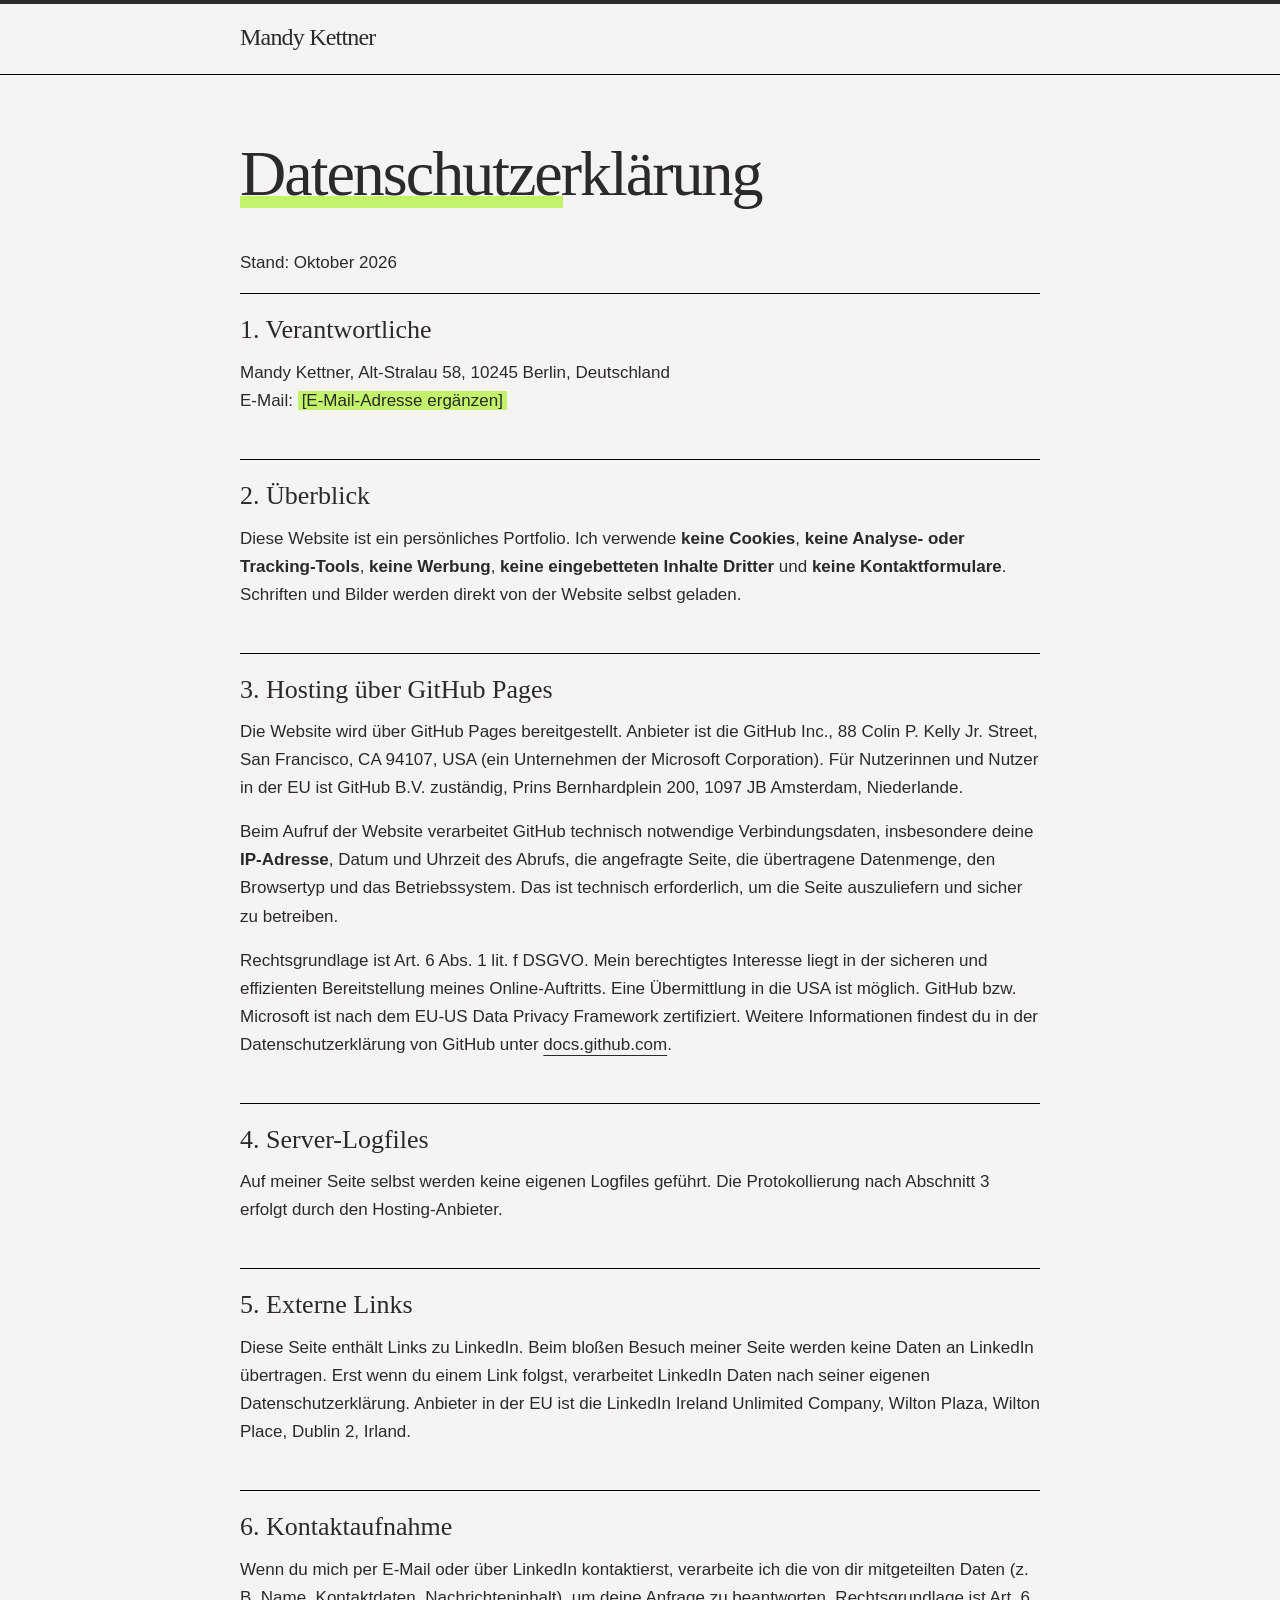
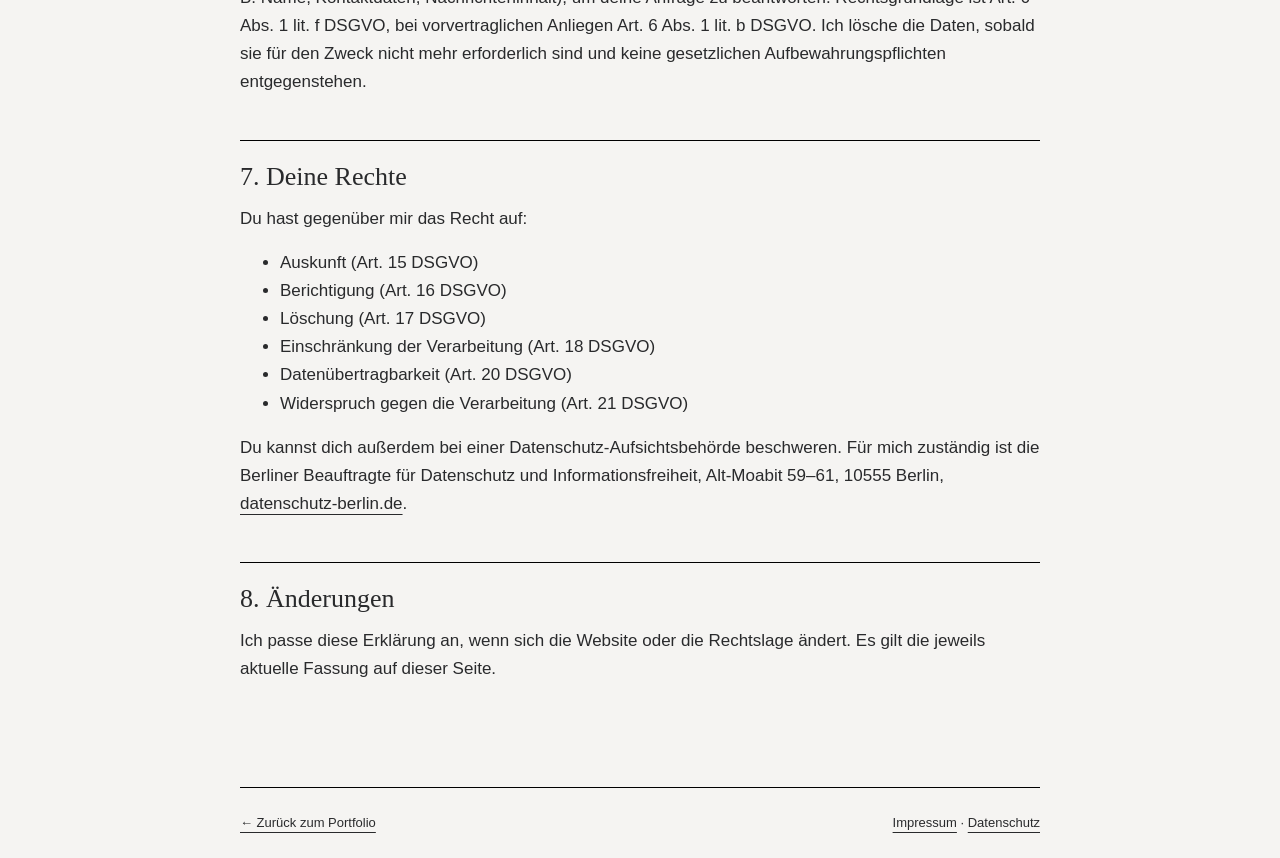
==== datenschutz.html @ fa40f78f "Add Impressum and Datenschutzerklärung, footer links" ====
<!doctype html>
<html lang="de">
<head>
<meta charset="utf-8"><meta name="viewport" content="width=device-width,initial-scale=1">
<title>Datenschutzerklärung | Mandy Kettner</title>
<meta name="description" content="Datenschutzerklärung der Website von Mandy Kettner">
<meta name="robots" content="noindex,follow">
<style>
:root{--paper:#F5F4F2;--soft:#E9E7E4;--gray:#8B8D8E;--ink:#292A2C;--lime:#C3F36B}
*{box-sizing:border-box}
body{margin:0;background:var(--paper);color:var(--ink);font:17px/1.65 Arial,Helvetica,sans-serif}
a{color:inherit;text-underline-offset:5px}
a:focus-visible{outline:3px solid var(--gray);outline-offset:5px}
.wrap{width:calc(100% - 48px);max-width:800px;margin:auto}
header{border-top:4px solid var(--ink);border-bottom:1px solid #000;padding:20px 0}
header a{font:24px Georgia,serif;letter-spacing:-.8px;text-decoration:none}
main{padding:64px 0 88px}
h1{font:400 clamp(40px,7vw,64px)/1.1 Georgia,serif;letter-spacing:-2px;margin:0 0 40px;position:relative;display:inline-block;isolation:isolate}
h1::after{content:"";position:absolute;left:0;bottom:.025em;width:62%;height:.19em;background:var(--lime);z-index:-1}
h2{font:400 26px/1.25 Georgia,serif;margin:44px 0 12px;padding-top:20px;border-top:1px solid #000}
h3{font:400 20px/1.3 Georgia,serif;margin:28px 0 8px}
p,ul{margin:0 0 16px}
.todo{background:var(--lime);padding:0 4px}
footer{border-top:1px solid #000;padding:24px 0;font-size:13px;display:flex;gap:24px;flex-wrap:wrap;justify-content:space-between}
</style>
</head>
<body>
<header><div class="wrap"><a href="index.html">Mandy Kettner</a></div></header>
<main class="wrap">
<h1>Datenschutzerklärung</h1>
<p>Stand: Oktober 2026</p>
<h2 style="margin-top:0">1. Verantwortliche</h2>
<p>Mandy Kettner, Alt-Stralau 58, 10245 Berlin, Deutschland<br>E-Mail: <span class="todo">[E-Mail-Adresse ergänzen]</span></p>
<h2>2. Überblick</h2>
<p>Diese Website ist ein persönliches Portfolio. Ich verwende <strong>keine Cookies</strong>, <strong>keine Analyse- oder Tracking-Tools</strong>, <strong>keine Werbung</strong>, <strong>keine eingebetteten Inhalte Dritter</strong> und <strong>keine Kontaktformulare</strong>. Schriften und Bilder werden direkt von der Website selbst geladen.</p>
<h2>3. Hosting über GitHub Pages</h2>
<p>Die Website wird über GitHub Pages bereitgestellt. Anbieter ist die GitHub Inc., 88 Colin P. Kelly Jr. Street, San Francisco, CA 94107, USA (ein Unternehmen der Microsoft Corporation). Für Nutzerinnen und Nutzer in der EU ist GitHub B.V. zuständig, Prins Bernhardplein 200, 1097 JB Amsterdam, Niederlande.</p>
<p>Beim Aufruf der Website verarbeitet GitHub technisch notwendige Verbindungsdaten, insbesondere deine <strong>IP-Adresse</strong>, Datum und Uhrzeit des Abrufs, die angefragte Seite, die übertragene Datenmenge, den Browsertyp und das Betriebssystem. Das ist technisch erforderlich, um die Seite auszuliefern und sicher zu betreiben.</p>
<p>Rechtsgrundlage ist Art. 6 Abs. 1 lit. f DSGVO. Mein berechtigtes Interesse liegt in der sicheren und effizienten Bereitstellung meines Online-Auftritts. Eine Übermittlung in die USA ist möglich. GitHub bzw. Microsoft ist nach dem EU-US Data Privacy Framework zertifiziert. Weitere Informationen findest du in der Datenschutzerklärung von GitHub unter <a href="https://docs.github.com/de/site-policy/privacy-policies/github-general-privacy-statement" target="_blank" rel="noopener noreferrer">docs.github.com</a>.</p>
<h2>4. Server-Logfiles</h2>
<p>Auf meiner Seite selbst werden keine eigenen Logfiles geführt. Die Protokollierung nach Abschnitt 3 erfolgt durch den Hosting-Anbieter.</p>
<h2>5. Externe Links</h2>
<p>Diese Seite enthält Links zu LinkedIn. Beim bloßen Besuch meiner Seite werden keine Daten an LinkedIn übertragen. Erst wenn du einem Link folgst, verarbeitet LinkedIn Daten nach seiner eigenen Datenschutzerklärung. Anbieter in der EU ist die LinkedIn Ireland Unlimited Company, Wilton Plaza, Wilton Place, Dublin 2, Irland.</p>
<h2>6. Kontaktaufnahme</h2>
<p>Wenn du mich per E-Mail oder über LinkedIn kontaktierst, verarbeite ich die von dir mitgeteilten Daten (z. B. Name, Kontaktdaten, Nachrichteninhalt), um deine Anfrage zu beantworten. Rechtsgrundlage ist Art. 6 Abs. 1 lit. f DSGVO, bei vorvertraglichen Anliegen Art. 6 Abs. 1 lit. b DSGVO. Ich lösche die Daten, sobald sie für den Zweck nicht mehr erforderlich sind und keine gesetzlichen Aufbewahrungspflichten entgegenstehen.</p>
<h2>7. Deine Rechte</h2>
<p>Du hast gegenüber mir das Recht auf:</p>
<ul><li>Auskunft (Art. 15 DSGVO)</li><li>Berichtigung (Art. 16 DSGVO)</li><li>Löschung (Art. 17 DSGVO)</li><li>Einschränkung der Verarbeitung (Art. 18 DSGVO)</li><li>Datenübertragbarkeit (Art. 20 DSGVO)</li><li>Widerspruch gegen die Verarbeitung (Art. 21 DSGVO)</li></ul>
<p>Du kannst dich außerdem bei einer Datenschutz-Aufsichtsbehörde beschweren. Für mich zuständig ist die Berliner Beauftragte für Datenschutz und Informationsfreiheit, Alt-Moabit 59–61, 10555 Berlin, <a href="https://www.datenschutz-berlin.de" target="_blank" rel="noopener noreferrer">datenschutz-berlin.de</a>.</p>
<h2>8. Änderungen</h2>
<p>Ich passe diese Erklärung an, wenn sich die Website oder die Rechtslage ändert. Es gilt die jeweils aktuelle Fassung auf dieser Seite.</p>
</main>
<div class="wrap"><footer><a href="index.html">← Zurück zum Portfolio</a><span><a href="impressum.html">Impressum</a> · <a href="datenschutz.html">Datenschutz</a></span></footer></div>
</body>
</html>
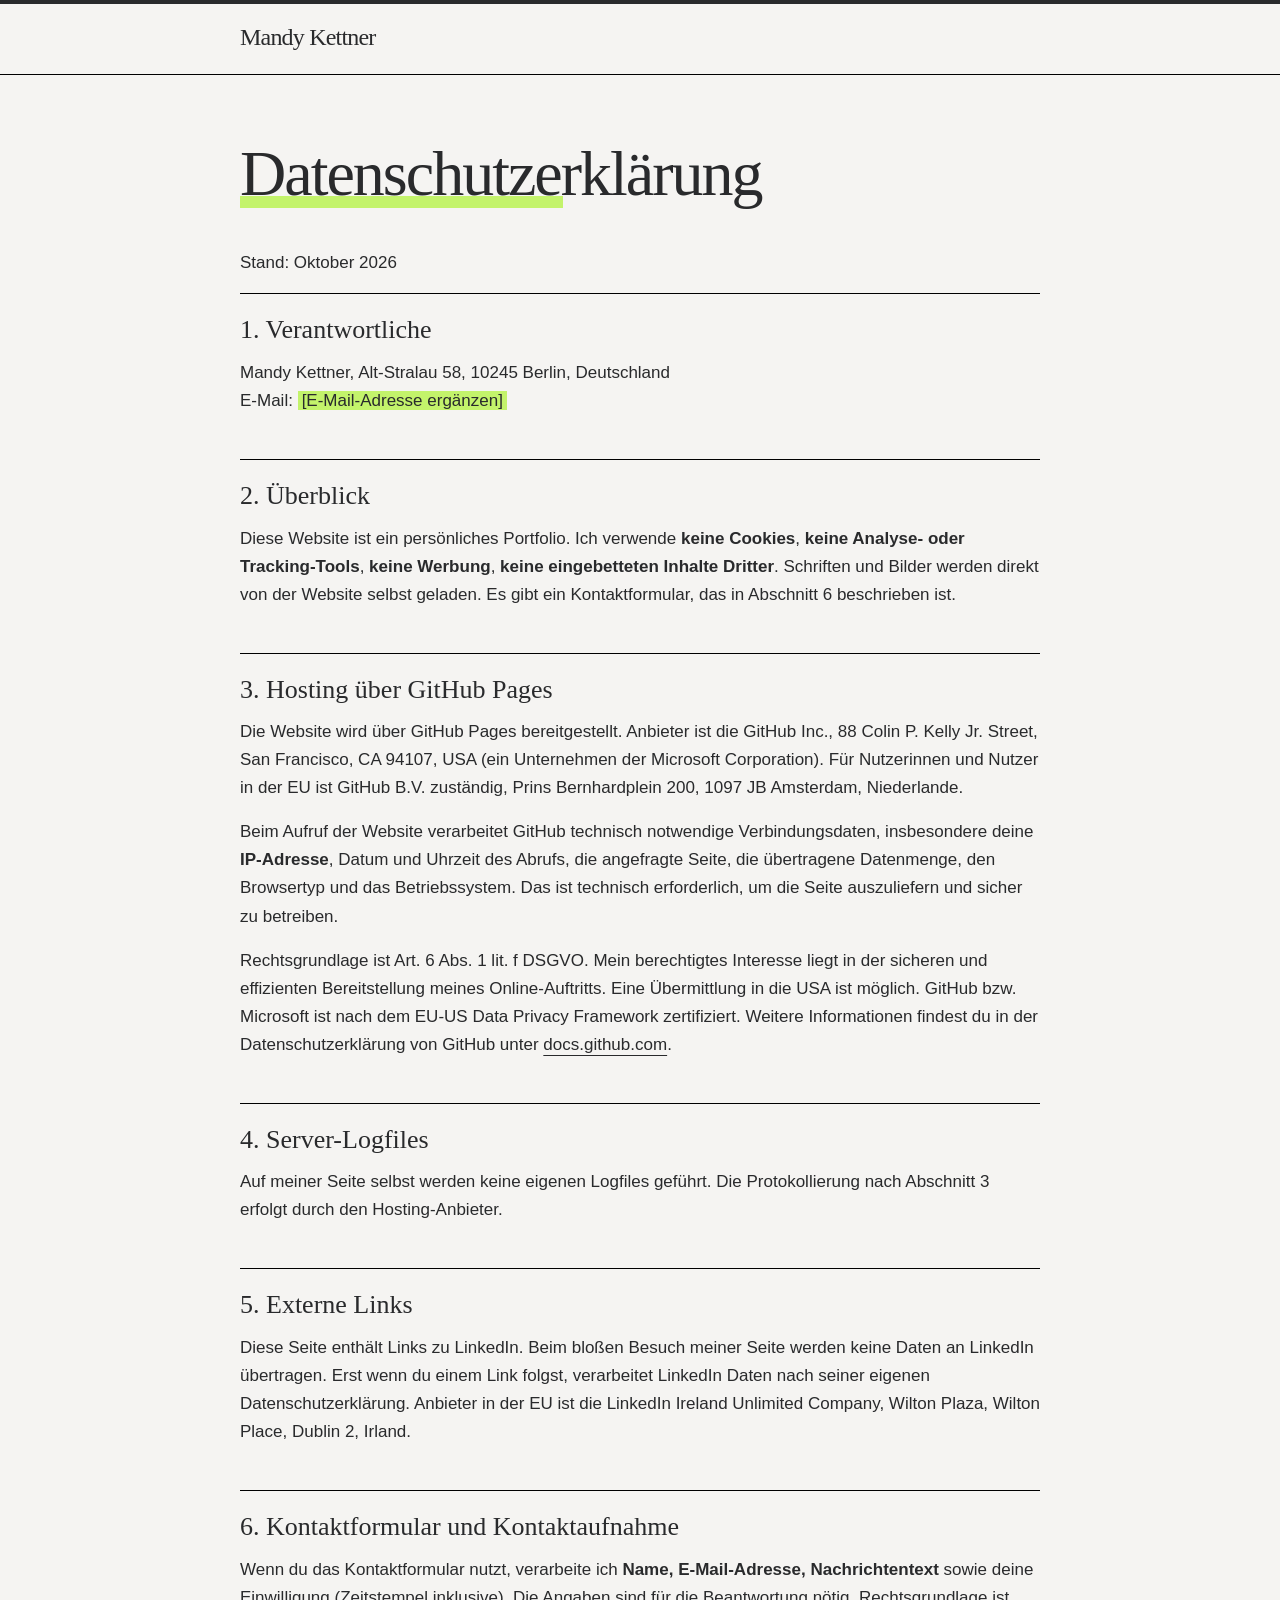
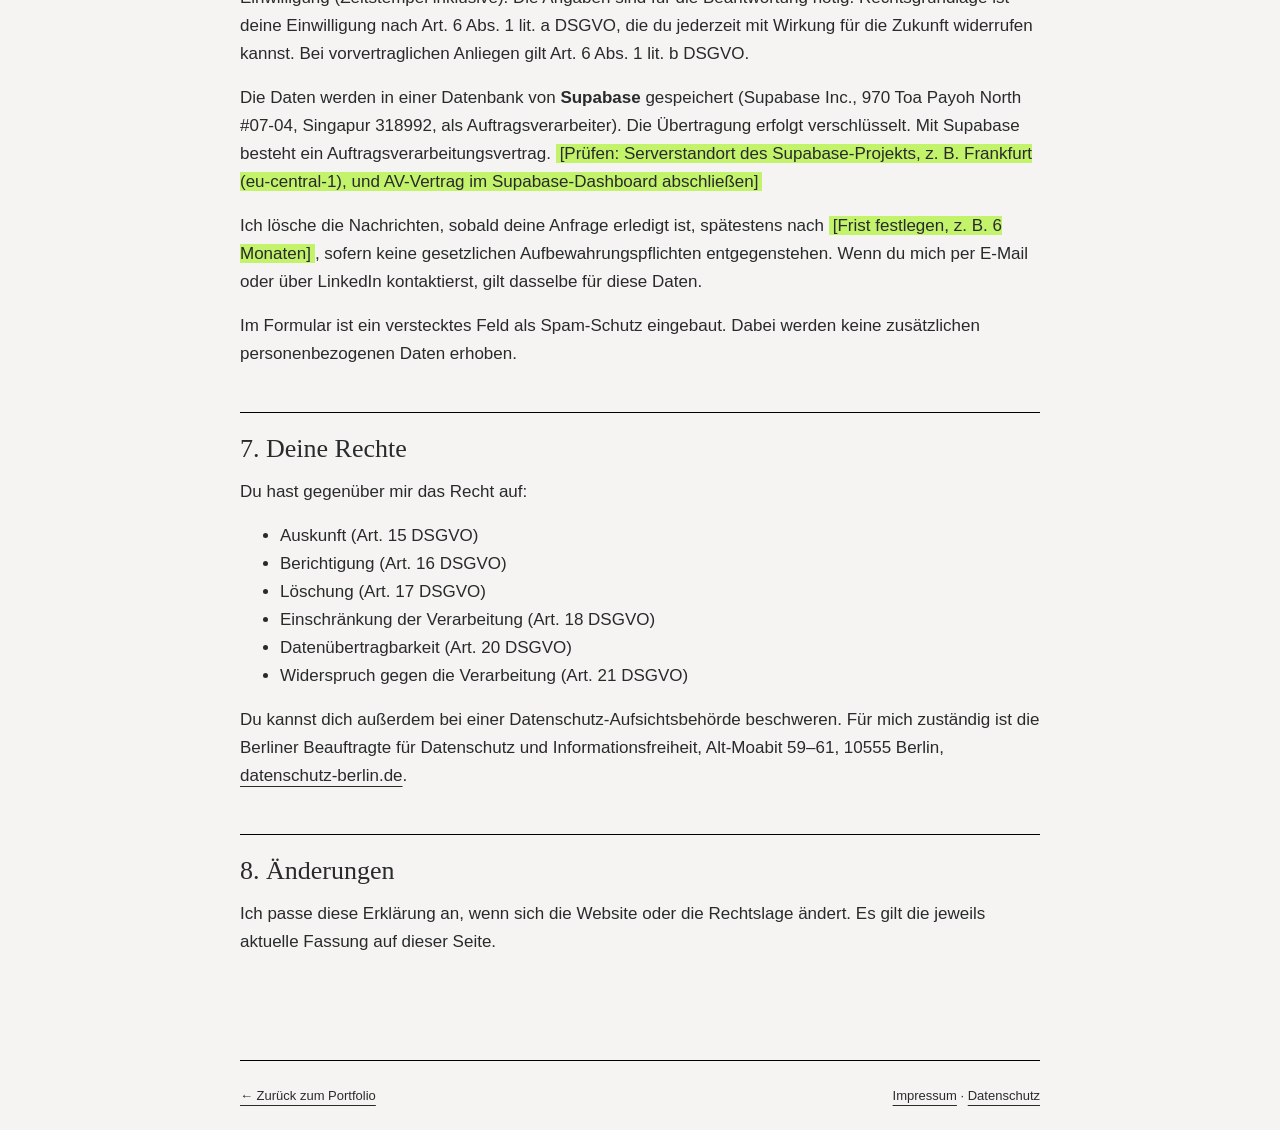
==== commit 92b77879: "Add Supabase contact form, SQL setup, privacy update" ====
--- a/datenschutz.html
+++ b/datenschutz.html
@@ -32,7 +32,7 @@
 <h2 style="margin-top:0">1. Verantwortliche</h2>
 <p>Mandy Kettner, Alt-Stralau 58, 10245 Berlin, Deutschland<br>E-Mail: <span class="todo">[E-Mail-Adresse ergänzen]</span></p>
 <h2>2. Überblick</h2>
-<p>Diese Website ist ein persönliches Portfolio. Ich verwende <strong>keine Cookies</strong>, <strong>keine Analyse- oder Tracking-Tools</strong>, <strong>keine Werbung</strong>, <strong>keine eingebetteten Inhalte Dritter</strong> und <strong>keine Kontaktformulare</strong>. Schriften und Bilder werden direkt von der Website selbst geladen.</p>
+<p>Diese Website ist ein persönliches Portfolio. Ich verwende <strong>keine Cookies</strong>, <strong>keine Analyse- oder Tracking-Tools</strong>, <strong>keine Werbung</strong>, <strong>keine eingebetteten Inhalte Dritter</strong>. Schriften und Bilder werden direkt von der Website selbst geladen. Es gibt ein Kontaktformular, das in Abschnitt 6 beschrieben ist.</p>
 <h2>3. Hosting über GitHub Pages</h2>
 <p>Die Website wird über GitHub Pages bereitgestellt. Anbieter ist die GitHub Inc., 88 Colin P. Kelly Jr. Street, San Francisco, CA 94107, USA (ein Unternehmen der Microsoft Corporation). Für Nutzerinnen und Nutzer in der EU ist GitHub B.V. zuständig, Prins Bernhardplein 200, 1097 JB Amsterdam, Niederlande.</p>
 <p>Beim Aufruf der Website verarbeitet GitHub technisch notwendige Verbindungsdaten, insbesondere deine <strong>IP-Adresse</strong>, Datum und Uhrzeit des Abrufs, die angefragte Seite, die übertragene Datenmenge, den Browsertyp und das Betriebssystem. Das ist technisch erforderlich, um die Seite auszuliefern und sicher zu betreiben.</p>
@@ -41,8 +41,11 @@
 <p>Auf meiner Seite selbst werden keine eigenen Logfiles geführt. Die Protokollierung nach Abschnitt 3 erfolgt durch den Hosting-Anbieter.</p>
 <h2>5. Externe Links</h2>
 <p>Diese Seite enthält Links zu LinkedIn. Beim bloßen Besuch meiner Seite werden keine Daten an LinkedIn übertragen. Erst wenn du einem Link folgst, verarbeitet LinkedIn Daten nach seiner eigenen Datenschutzerklärung. Anbieter in der EU ist die LinkedIn Ireland Unlimited Company, Wilton Plaza, Wilton Place, Dublin 2, Irland.</p>
-<h2>6. Kontaktaufnahme</h2>
-<p>Wenn du mich per E-Mail oder über LinkedIn kontaktierst, verarbeite ich die von dir mitgeteilten Daten (z. B. Name, Kontaktdaten, Nachrichteninhalt), um deine Anfrage zu beantworten. Rechtsgrundlage ist Art. 6 Abs. 1 lit. f DSGVO, bei vorvertraglichen Anliegen Art. 6 Abs. 1 lit. b DSGVO. Ich lösche die Daten, sobald sie für den Zweck nicht mehr erforderlich sind und keine gesetzlichen Aufbewahrungspflichten entgegenstehen.</p>
+<h2>6. Kontaktformular und Kontaktaufnahme</h2>
+<p>Wenn du das Kontaktformular nutzt, verarbeite ich <strong>Name, E-Mail-Adresse, Nachrichtentext</strong> sowie deine Einwilligung (Zeitstempel inklusive). Die Angaben sind für die Beantwortung nötig. Rechtsgrundlage ist deine Einwilligung nach Art. 6 Abs. 1 lit. a DSGVO, die du jederzeit mit Wirkung für die Zukunft widerrufen kannst. Bei vorvertraglichen Anliegen gilt Art. 6 Abs. 1 lit. b DSGVO.</p>
+<p>Die Daten werden in einer Datenbank von <strong>Supabase</strong> gespeichert (Supabase Inc., 970 Toa Payoh North #07-04, Singapur 318992, als Auftragsverarbeiter). Die Übertragung erfolgt verschlüsselt. Mit Supabase besteht ein Auftragsverarbeitungsvertrag. <span class="todo">[Prüfen: Serverstandort des Supabase-Projekts, z. B. Frankfurt (eu-central-1), und AV-Vertrag im Supabase-Dashboard abschließen]</span></p>
+<p>Ich lösche die Nachrichten, sobald deine Anfrage erledigt ist, spätestens nach <span class="todo">[Frist festlegen, z. B. 6 Monaten]</span>, sofern keine gesetzlichen Aufbewahrungspflichten entgegenstehen. Wenn du mich per E-Mail oder über LinkedIn kontaktierst, gilt dasselbe für diese Daten.</p>
+<p>Im Formular ist ein verstecktes Feld als Spam-Schutz eingebaut. Dabei werden keine zusätzlichen personenbezogenen Daten erhoben.</p>
 <h2>7. Deine Rechte</h2>
 <p>Du hast gegenüber mir das Recht auf:</p>
 <ul><li>Auskunft (Art. 15 DSGVO)</li><li>Berichtigung (Art. 16 DSGVO)</li><li>Löschung (Art. 17 DSGVO)</li><li>Einschränkung der Verarbeitung (Art. 18 DSGVO)</li><li>Datenübertragbarkeit (Art. 20 DSGVO)</li><li>Widerspruch gegen die Verarbeitung (Art. 21 DSGVO)</li></ul>
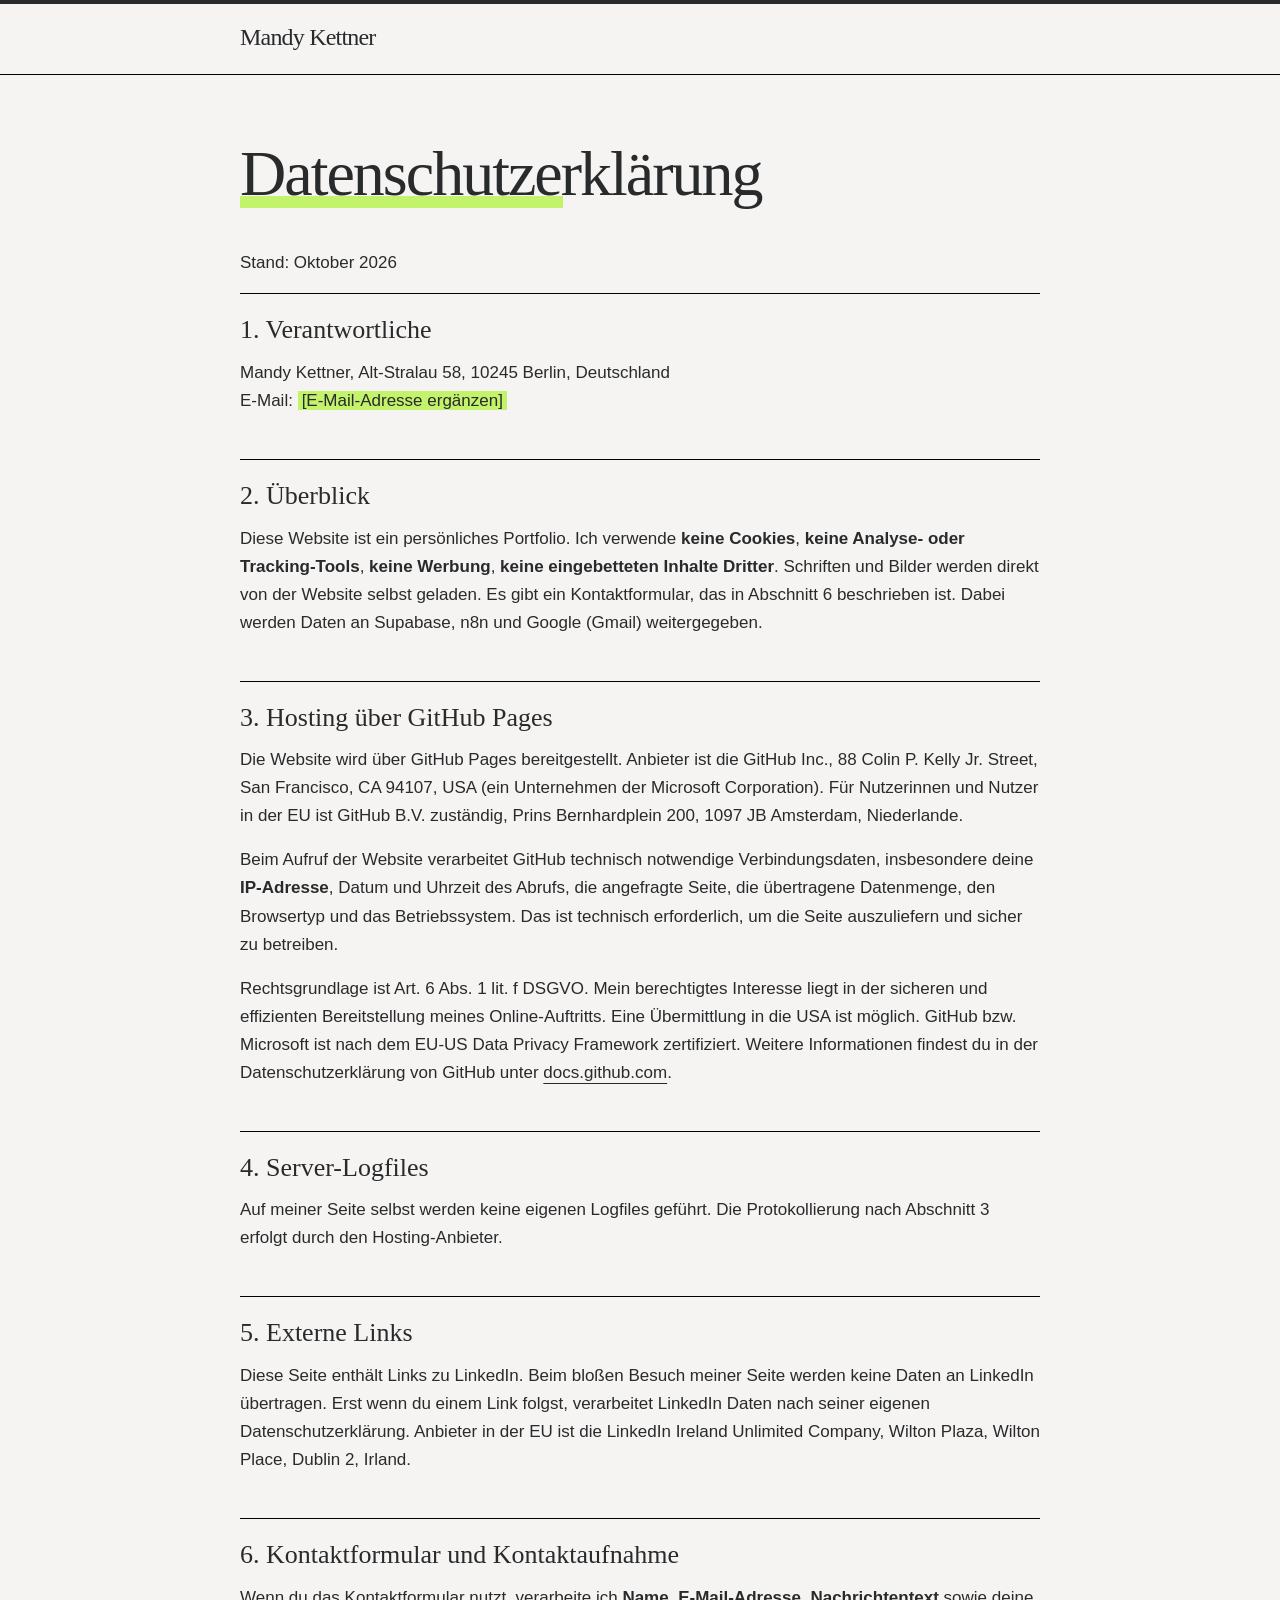
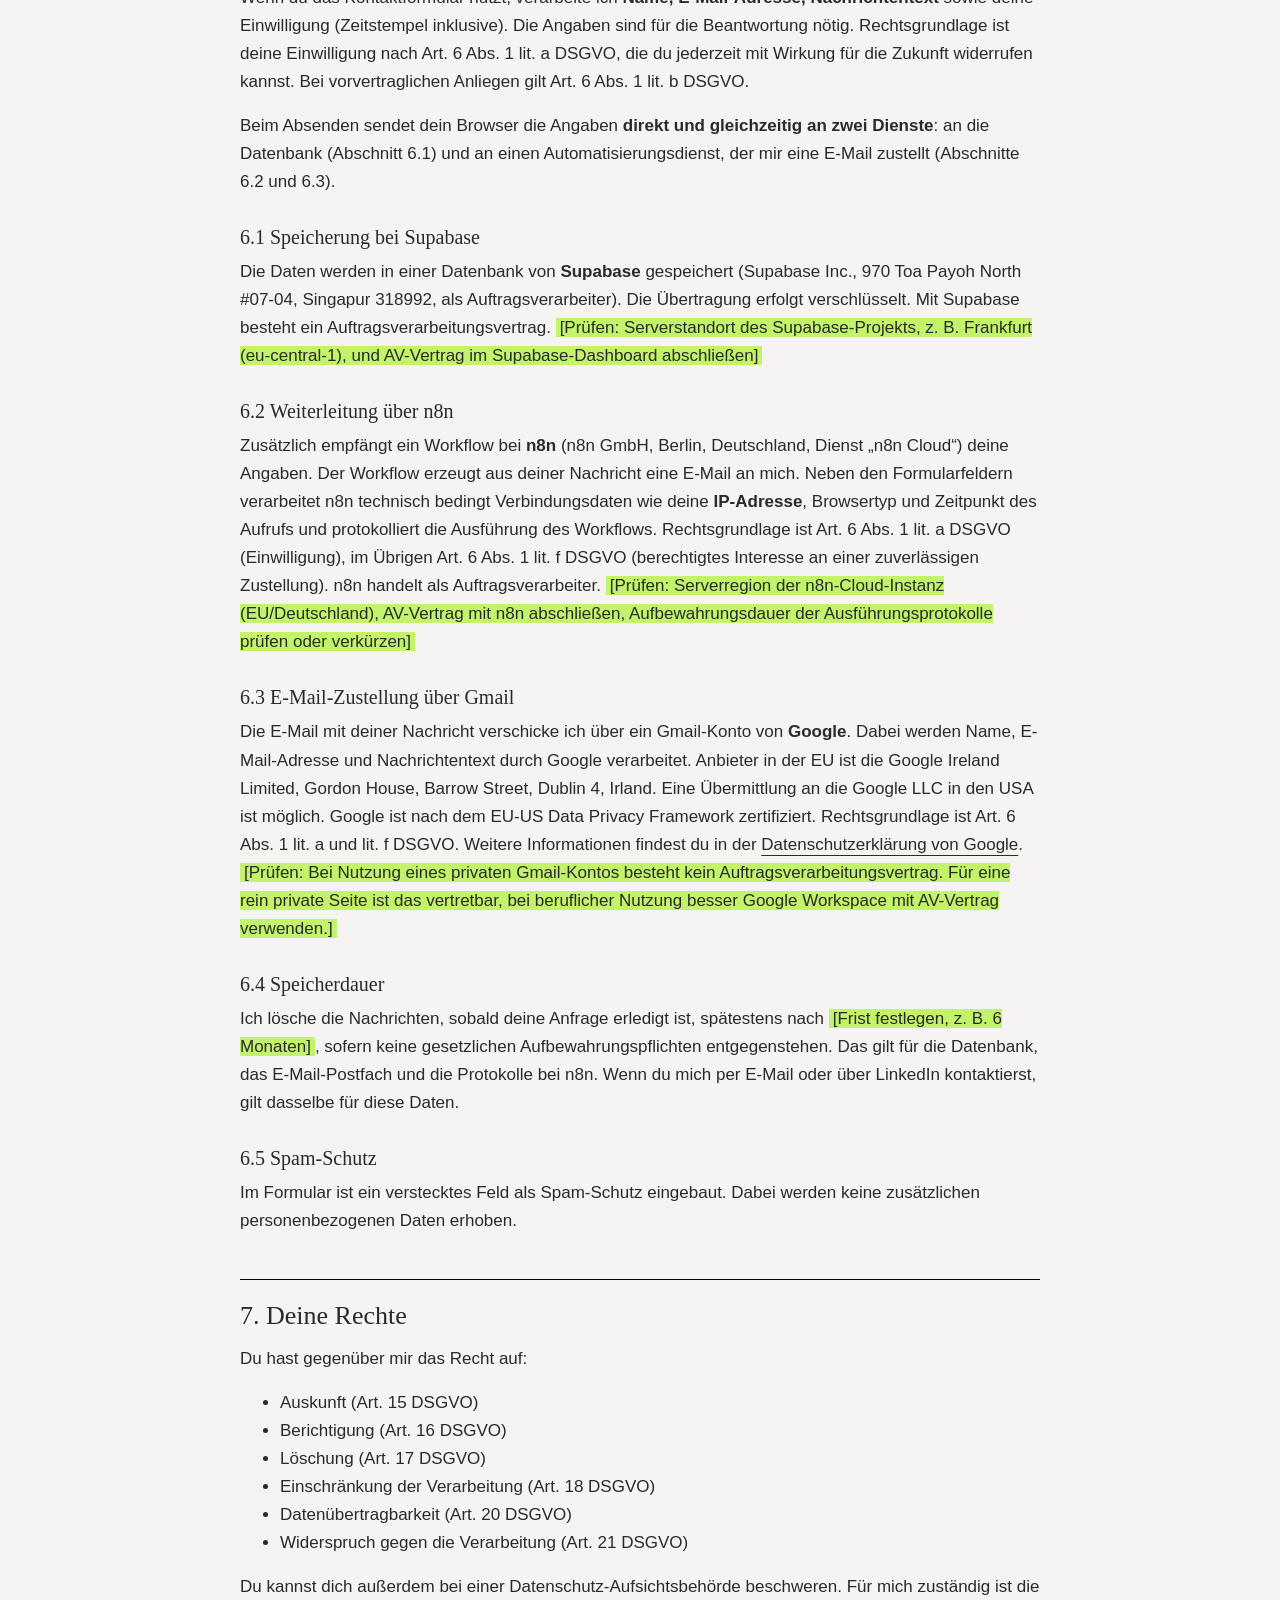
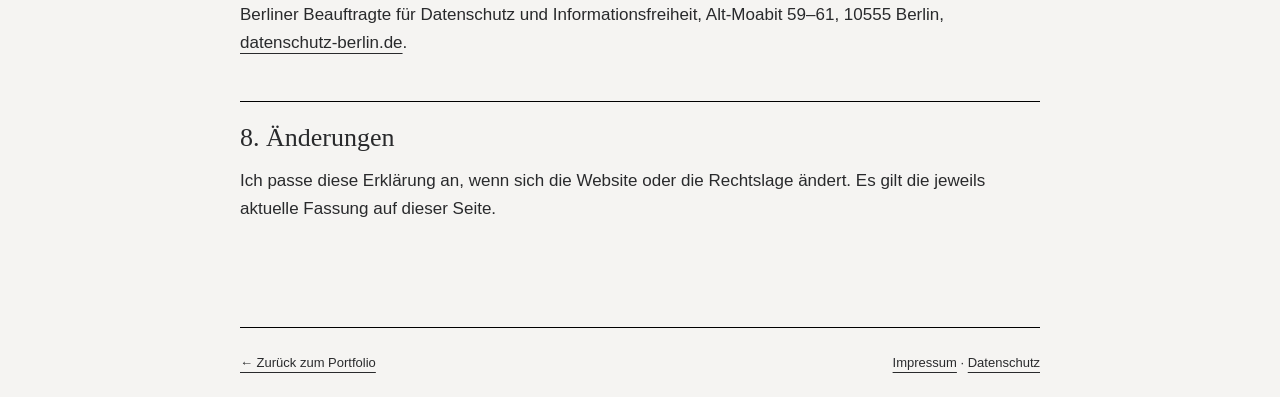
==== commit f19b5cb7: "Privacy: add n8n and Gmail as processors" ====
--- a/datenschutz.html
+++ b/datenschutz.html
@@ -32,7 +32,7 @@
 <h2 style="margin-top:0">1. Verantwortliche</h2>
 <p>Mandy Kettner, Alt-Stralau 58, 10245 Berlin, Deutschland<br>E-Mail: <span class="todo">[E-Mail-Adresse ergänzen]</span></p>
 <h2>2. Überblick</h2>
-<p>Diese Website ist ein persönliches Portfolio. Ich verwende <strong>keine Cookies</strong>, <strong>keine Analyse- oder Tracking-Tools</strong>, <strong>keine Werbung</strong>, <strong>keine eingebetteten Inhalte Dritter</strong>. Schriften und Bilder werden direkt von der Website selbst geladen. Es gibt ein Kontaktformular, das in Abschnitt 6 beschrieben ist.</p>
+<p>Diese Website ist ein persönliches Portfolio. Ich verwende <strong>keine Cookies</strong>, <strong>keine Analyse- oder Tracking-Tools</strong>, <strong>keine Werbung</strong>, <strong>keine eingebetteten Inhalte Dritter</strong>. Schriften und Bilder werden direkt von der Website selbst geladen. Es gibt ein Kontaktformular, das in Abschnitt 6 beschrieben ist. Dabei werden Daten an Supabase, n8n und Google (Gmail) weitergegeben.</p>
 <h2>3. Hosting über GitHub Pages</h2>
 <p>Die Website wird über GitHub Pages bereitgestellt. Anbieter ist die GitHub Inc., 88 Colin P. Kelly Jr. Street, San Francisco, CA 94107, USA (ein Unternehmen der Microsoft Corporation). Für Nutzerinnen und Nutzer in der EU ist GitHub B.V. zuständig, Prins Bernhardplein 200, 1097 JB Amsterdam, Niederlande.</p>
 <p>Beim Aufruf der Website verarbeitet GitHub technisch notwendige Verbindungsdaten, insbesondere deine <strong>IP-Adresse</strong>, Datum und Uhrzeit des Abrufs, die angefragte Seite, die übertragene Datenmenge, den Browsertyp und das Betriebssystem. Das ist technisch erforderlich, um die Seite auszuliefern und sicher zu betreiben.</p>
@@ -43,9 +43,18 @@
 <p>Diese Seite enthält Links zu LinkedIn. Beim bloßen Besuch meiner Seite werden keine Daten an LinkedIn übertragen. Erst wenn du einem Link folgst, verarbeitet LinkedIn Daten nach seiner eigenen Datenschutzerklärung. Anbieter in der EU ist die LinkedIn Ireland Unlimited Company, Wilton Plaza, Wilton Place, Dublin 2, Irland.</p>
 <h2>6. Kontaktformular und Kontaktaufnahme</h2>
 <p>Wenn du das Kontaktformular nutzt, verarbeite ich <strong>Name, E-Mail-Adresse, Nachrichtentext</strong> sowie deine Einwilligung (Zeitstempel inklusive). Die Angaben sind für die Beantwortung nötig. Rechtsgrundlage ist deine Einwilligung nach Art. 6 Abs. 1 lit. a DSGVO, die du jederzeit mit Wirkung für die Zukunft widerrufen kannst. Bei vorvertraglichen Anliegen gilt Art. 6 Abs. 1 lit. b DSGVO.</p>
+<p>Beim Absenden sendet dein Browser die Angaben <strong>direkt und gleichzeitig an zwei Dienste</strong>: an die Datenbank (Abschnitt 6.1) und an einen Automatisierungsdienst, der mir eine E-Mail zustellt (Abschnitte 6.2 und 6.3).</p>
+<h3>6.1 Speicherung bei Supabase</h3>
 <p>Die Daten werden in einer Datenbank von <strong>Supabase</strong> gespeichert (Supabase Inc., 970 Toa Payoh North #07-04, Singapur 318992, als Auftragsverarbeiter). Die Übertragung erfolgt verschlüsselt. Mit Supabase besteht ein Auftragsverarbeitungsvertrag. <span class="todo">[Prüfen: Serverstandort des Supabase-Projekts, z. B. Frankfurt (eu-central-1), und AV-Vertrag im Supabase-Dashboard abschließen]</span></p>
-<p>Ich lösche die Nachrichten, sobald deine Anfrage erledigt ist, spätestens nach <span class="todo">[Frist festlegen, z. B. 6 Monaten]</span>, sofern keine gesetzlichen Aufbewahrungspflichten entgegenstehen. Wenn du mich per E-Mail oder über LinkedIn kontaktierst, gilt dasselbe für diese Daten.</p>
+<h3>6.2 Weiterleitung über n8n</h3>
+<p>Zusätzlich empfängt ein Workflow bei <strong>n8n</strong> (n8n GmbH, Berlin, Deutschland, Dienst „n8n Cloud“) deine Angaben. Der Workflow erzeugt aus deiner Nachricht eine E-Mail an mich. Neben den Formularfeldern verarbeitet n8n technisch bedingt Verbindungsdaten wie deine <strong>IP-Adresse</strong>, Browsertyp und Zeitpunkt des Aufrufs und protokolliert die Ausführung des Workflows. Rechtsgrundlage ist Art. 6 Abs. 1 lit. a DSGVO (Einwilligung), im Übrigen Art. 6 Abs. 1 lit. f DSGVO (berechtigtes Interesse an einer zuverlässigen Zustellung). n8n handelt als Auftragsverarbeiter. <span class="todo">[Prüfen: Serverregion der n8n-Cloud-Instanz (EU/Deutschland), AV-Vertrag mit n8n abschließen, Aufbewahrungsdauer der Ausführungsprotokolle prüfen oder verkürzen]</span></p>
+<h3>6.3 E-Mail-Zustellung über Gmail</h3>
+<p>Die E-Mail mit deiner Nachricht verschicke ich über ein Gmail-Konto von <strong>Google</strong>. Dabei werden Name, E-Mail-Adresse und Nachrichtentext durch Google verarbeitet. Anbieter in der EU ist die Google Ireland Limited, Gordon House, Barrow Street, Dublin 4, Irland. Eine Übermittlung an die Google LLC in den USA ist möglich. Google ist nach dem EU-US Data Privacy Framework zertifiziert. Rechtsgrundlage ist Art. 6 Abs. 1 lit. a und lit. f DSGVO. Weitere Informationen findest du in der <a href="https://policies.google.com/privacy" target="_blank" rel="noopener noreferrer">Datenschutzerklärung von Google</a>. <span class="todo">[Prüfen: Bei Nutzung eines privaten Gmail-Kontos besteht kein Auftragsverarbeitungsvertrag. Für eine rein private Seite ist das vertretbar, bei beruflicher Nutzung besser Google Workspace mit AV-Vertrag verwenden.]</span></p>
+<h3>6.4 Speicherdauer</h3>
+<p>Ich lösche die Nachrichten, sobald deine Anfrage erledigt ist, spätestens nach <span class="todo">[Frist festlegen, z. B. 6 Monaten]</span>, sofern keine gesetzlichen Aufbewahrungspflichten entgegenstehen. Das gilt für die Datenbank, das E-Mail-Postfach und die Protokolle bei n8n. Wenn du mich per E-Mail oder über LinkedIn kontaktierst, gilt dasselbe für diese Daten.</p>
+<h3>6.5 Spam-Schutz</h3>
 <p>Im Formular ist ein verstecktes Feld als Spam-Schutz eingebaut. Dabei werden keine zusätzlichen personenbezogenen Daten erhoben.</p>
+
 <h2>7. Deine Rechte</h2>
 <p>Du hast gegenüber mir das Recht auf:</p>
 <ul><li>Auskunft (Art. 15 DSGVO)</li><li>Berichtigung (Art. 16 DSGVO)</li><li>Löschung (Art. 17 DSGVO)</li><li>Einschränkung der Verarbeitung (Art. 18 DSGVO)</li><li>Datenübertragbarkeit (Art. 20 DSGVO)</li><li>Widerspruch gegen die Verarbeitung (Art. 21 DSGVO)</li></ul>
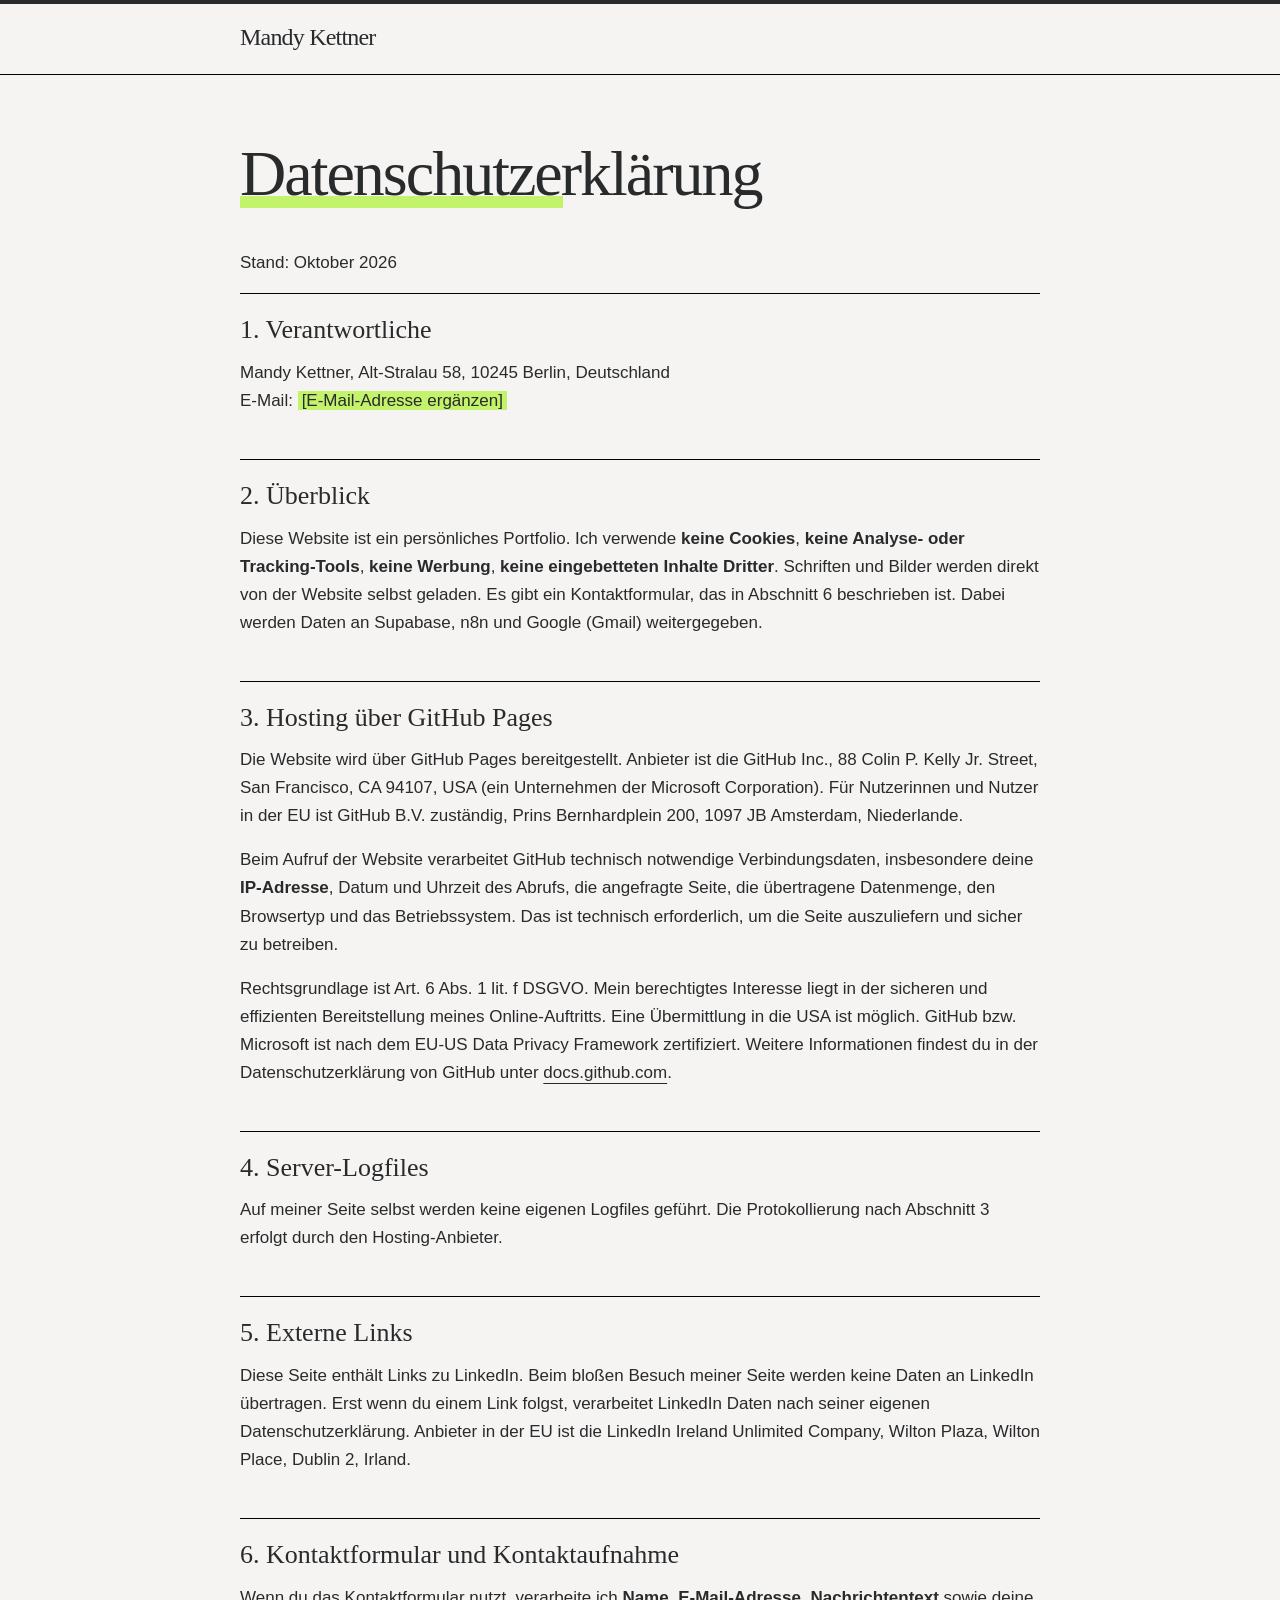
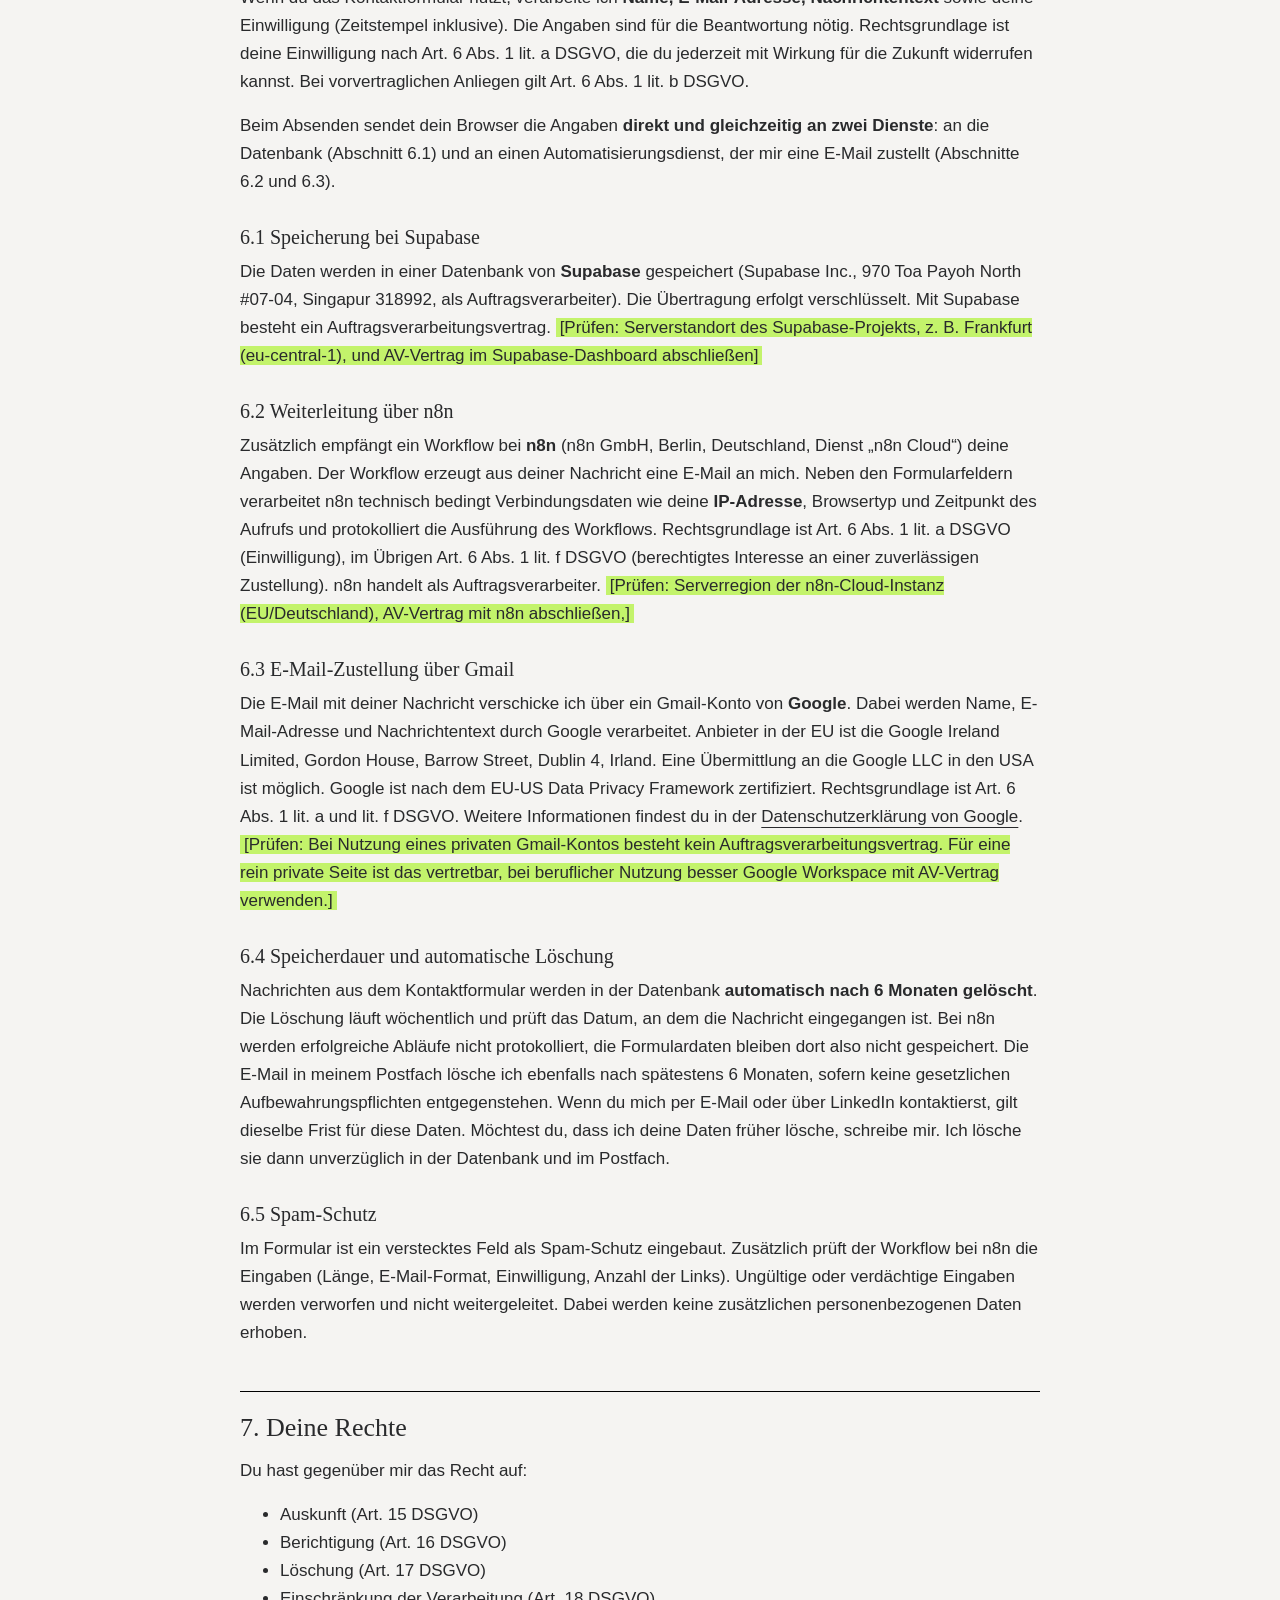
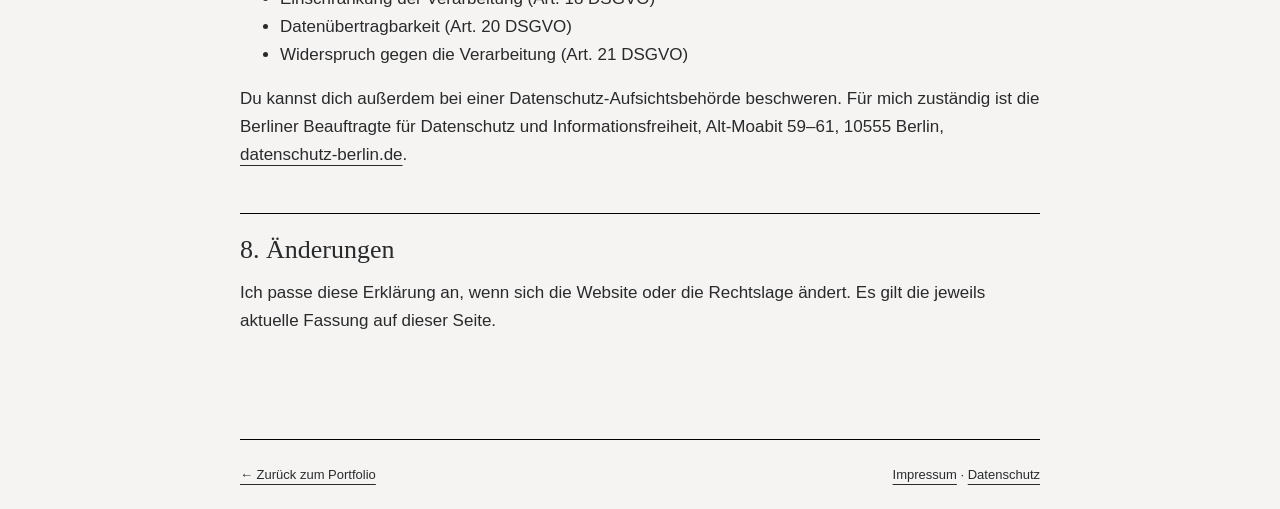
==== commit 345abcbb: "Add 6-month auto-deletion (pg_cron) and update privacy section 6.4/6.5" ====
--- a/datenschutz.html
+++ b/datenschutz.html
@@ -47,13 +47,13 @@
 <h3>6.1 Speicherung bei Supabase</h3>
 <p>Die Daten werden in einer Datenbank von <strong>Supabase</strong> gespeichert (Supabase Inc., 970 Toa Payoh North #07-04, Singapur 318992, als Auftragsverarbeiter). Die Übertragung erfolgt verschlüsselt. Mit Supabase besteht ein Auftragsverarbeitungsvertrag. <span class="todo">[Prüfen: Serverstandort des Supabase-Projekts, z. B. Frankfurt (eu-central-1), und AV-Vertrag im Supabase-Dashboard abschließen]</span></p>
 <h3>6.2 Weiterleitung über n8n</h3>
-<p>Zusätzlich empfängt ein Workflow bei <strong>n8n</strong> (n8n GmbH, Berlin, Deutschland, Dienst „n8n Cloud“) deine Angaben. Der Workflow erzeugt aus deiner Nachricht eine E-Mail an mich. Neben den Formularfeldern verarbeitet n8n technisch bedingt Verbindungsdaten wie deine <strong>IP-Adresse</strong>, Browsertyp und Zeitpunkt des Aufrufs und protokolliert die Ausführung des Workflows. Rechtsgrundlage ist Art. 6 Abs. 1 lit. a DSGVO (Einwilligung), im Übrigen Art. 6 Abs. 1 lit. f DSGVO (berechtigtes Interesse an einer zuverlässigen Zustellung). n8n handelt als Auftragsverarbeiter. <span class="todo">[Prüfen: Serverregion der n8n-Cloud-Instanz (EU/Deutschland), AV-Vertrag mit n8n abschließen, Aufbewahrungsdauer der Ausführungsprotokolle prüfen oder verkürzen]</span></p>
+<p>Zusätzlich empfängt ein Workflow bei <strong>n8n</strong> (n8n GmbH, Berlin, Deutschland, Dienst „n8n Cloud“) deine Angaben. Der Workflow erzeugt aus deiner Nachricht eine E-Mail an mich. Neben den Formularfeldern verarbeitet n8n technisch bedingt Verbindungsdaten wie deine <strong>IP-Adresse</strong>, Browsertyp und Zeitpunkt des Aufrufs und protokolliert die Ausführung des Workflows. Rechtsgrundlage ist Art. 6 Abs. 1 lit. a DSGVO (Einwilligung), im Übrigen Art. 6 Abs. 1 lit. f DSGVO (berechtigtes Interesse an einer zuverlässigen Zustellung). n8n handelt als Auftragsverarbeiter. <span class="todo">[Prüfen: Serverregion der n8n-Cloud-Instanz (EU/Deutschland), AV-Vertrag mit n8n abschließen,]</span></p>
 <h3>6.3 E-Mail-Zustellung über Gmail</h3>
 <p>Die E-Mail mit deiner Nachricht verschicke ich über ein Gmail-Konto von <strong>Google</strong>. Dabei werden Name, E-Mail-Adresse und Nachrichtentext durch Google verarbeitet. Anbieter in der EU ist die Google Ireland Limited, Gordon House, Barrow Street, Dublin 4, Irland. Eine Übermittlung an die Google LLC in den USA ist möglich. Google ist nach dem EU-US Data Privacy Framework zertifiziert. Rechtsgrundlage ist Art. 6 Abs. 1 lit. a und lit. f DSGVO. Weitere Informationen findest du in der <a href="https://policies.google.com/privacy" target="_blank" rel="noopener noreferrer">Datenschutzerklärung von Google</a>. <span class="todo">[Prüfen: Bei Nutzung eines privaten Gmail-Kontos besteht kein Auftragsverarbeitungsvertrag. Für eine rein private Seite ist das vertretbar, bei beruflicher Nutzung besser Google Workspace mit AV-Vertrag verwenden.]</span></p>
-<h3>6.4 Speicherdauer</h3>
-<p>Ich lösche die Nachrichten, sobald deine Anfrage erledigt ist, spätestens nach <span class="todo">[Frist festlegen, z. B. 6 Monaten]</span>, sofern keine gesetzlichen Aufbewahrungspflichten entgegenstehen. Das gilt für die Datenbank, das E-Mail-Postfach und die Protokolle bei n8n. Wenn du mich per E-Mail oder über LinkedIn kontaktierst, gilt dasselbe für diese Daten.</p>
+<h3>6.4 Speicherdauer und automatische Löschung</h3>
+<p>Nachrichten aus dem Kontaktformular werden in der Datenbank <strong>automatisch nach 6 Monaten gelöscht</strong>. Die Löschung läuft wöchentlich und prüft das Datum, an dem die Nachricht eingegangen ist. Bei n8n werden erfolgreiche Abläufe nicht protokolliert, die Formulardaten bleiben dort also nicht gespeichert. Die E-Mail in meinem Postfach lösche ich ebenfalls nach spätestens 6 Monaten, sofern keine gesetzlichen Aufbewahrungspflichten entgegenstehen. Wenn du mich per E-Mail oder über LinkedIn kontaktierst, gilt dieselbe Frist für diese Daten. Möchtest du, dass ich deine Daten früher lösche, schreibe mir. Ich lösche sie dann unverzüglich in der Datenbank und im Postfach.</p>
 <h3>6.5 Spam-Schutz</h3>
-<p>Im Formular ist ein verstecktes Feld als Spam-Schutz eingebaut. Dabei werden keine zusätzlichen personenbezogenen Daten erhoben.</p>
+<p>Im Formular ist ein verstecktes Feld als Spam-Schutz eingebaut. Zusätzlich prüft der Workflow bei n8n die Eingaben (Länge, E-Mail-Format, Einwilligung, Anzahl der Links). Ungültige oder verdächtige Eingaben werden verworfen und nicht weitergeleitet. Dabei werden keine zusätzlichen personenbezogenen Daten erhoben.</p>
 
 <h2>7. Deine Rechte</h2>
 <p>Du hast gegenüber mir das Recht auf:</p>
